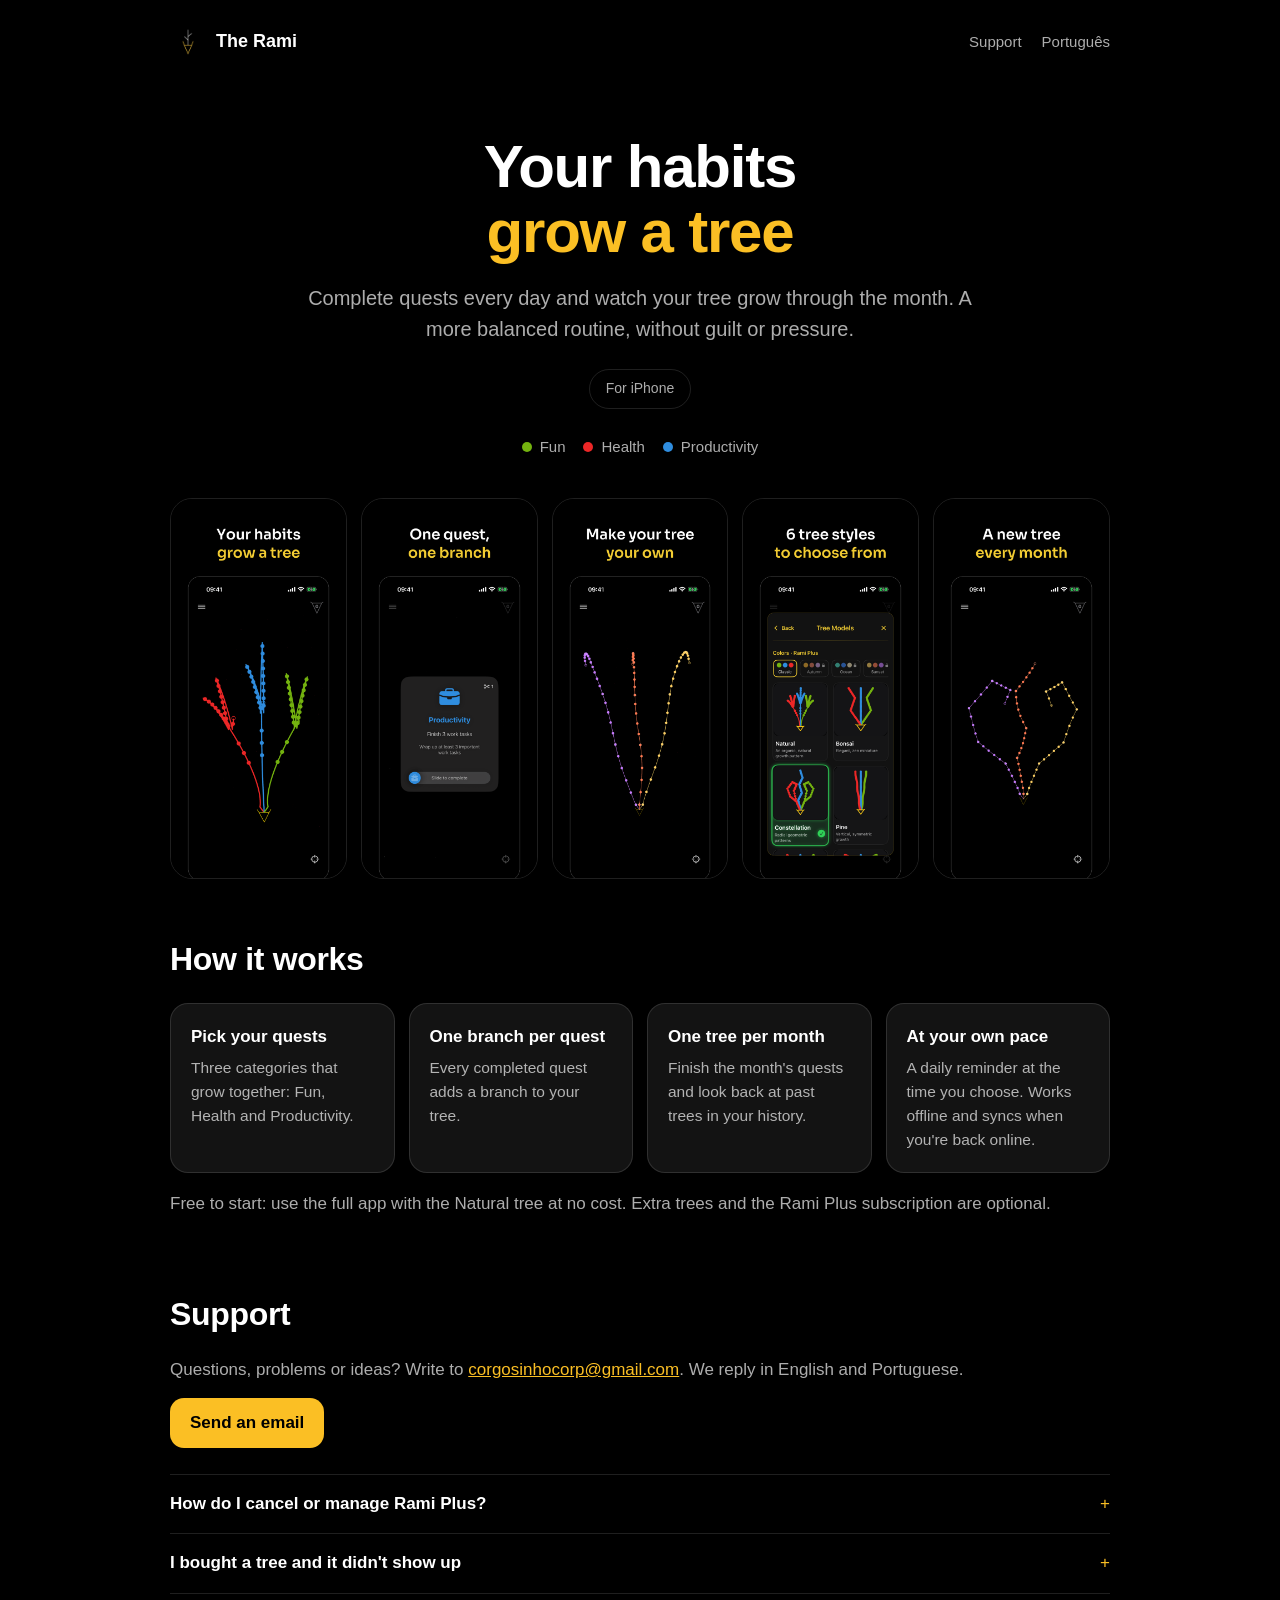
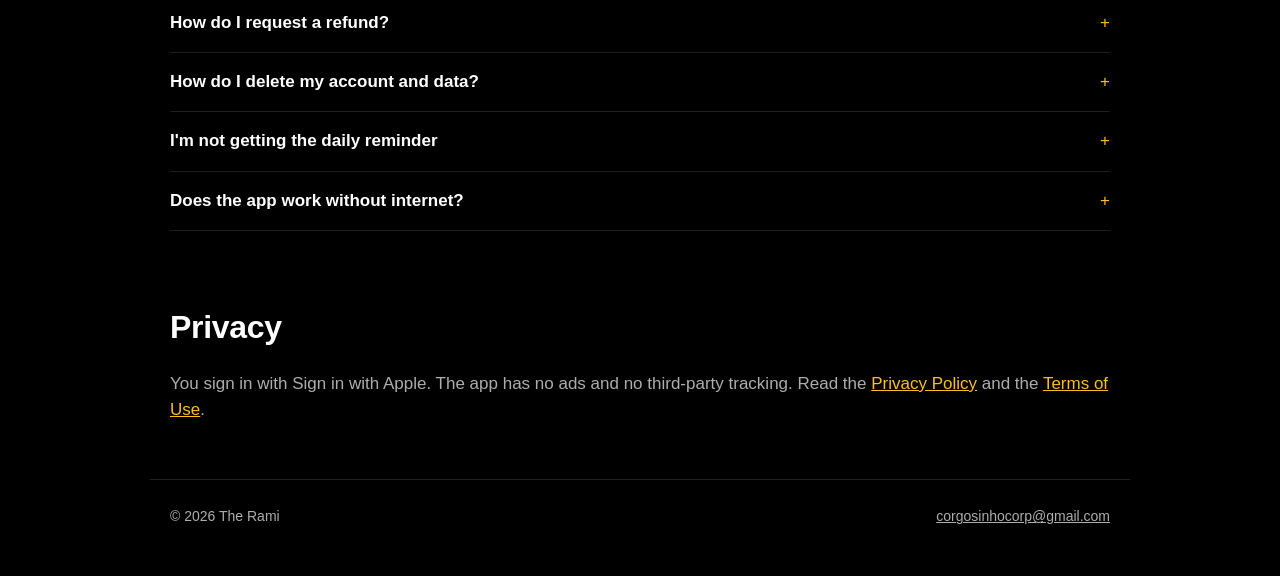
==== en.html @ e17243fe "feat: página pública de suporte do The Rami (pt-BR e inglês) Página estática com apresentação do app" ====
<!doctype html>
<html lang="en">
<head>
<meta charset="utf-8">
<meta name="viewport" content="width=device-width, initial-scale=1">
<title>The Rami — habits that grow a tree</title>
<meta name="description" content="The Rami is a gamified habit app for iPhone: complete quests every day and watch your tree grow through the month. Support and contact.">
<meta name="theme-color" content="#000000">
<link rel="icon" href="img/icon-180.png">
<link rel="apple-touch-icon" href="img/icon-180.png">
<link rel="alternate" hreflang="pt-BR" href="https://markuslc.github.io/therami/">
<link rel="alternate" hreflang="en" href="https://markuslc.github.io/therami/en.html">
<meta property="og:title" content="The Rami">
<meta property="og:description" content="Grow your tree every day.">
<meta property="og:image" content="https://markuslc.github.io/therami/img/icon-512.png">
<link rel="stylesheet" href="style.css">
</head>
<body>
<header class="top">
  <a class="brand" href="en.html"><img src="img/icon-180.png" alt="" width="36" height="36">The Rami</a>
  <nav aria-label="Main"><a href="#support">Support</a><a href="./" lang="pt-BR" hreflang="pt-BR">Português</a></nav>
</header>
<main>
  <section class="hero">
    <h1>Your habits <em>grow a tree</em></h1>
    <p class="lead">Complete quests every day and watch your tree grow through the month. A more balanced routine, without guilt or pressure.</p>
    <p class="pill">For iPhone</p>
    <ul class="cats" aria-label="Quest categories"><li class="fun">Fun</li><li class="health">Health</li><li class="prod">Productivity</li></ul>
  </section>

  <div class="shots" role="region" aria-label="App screens" tabindex="0">
    <img src="img/en-01.png" width="630" height="1368" alt="Home screen with this month's tree. Caption: your habits grow a tree.">
    <img src="img/en-02.png" width="630" height="1368" loading="lazy" alt="A Productivity quest card. Caption: one quest, one branch.">
    <img src="img/en-03.png" width="630" height="1368" loading="lazy" alt="A tree in a different color palette. Caption: make your tree your own.">
    <img src="img/en-04.png" width="630" height="1368" loading="lazy" alt="List of tree models. Caption: 6 tree styles to choose from.">
    <img src="img/en-05.png" width="630" height="1368" loading="lazy" alt="A tree from another month. Caption: a new tree every month.">
  </div>

  <section>
    <h2>How it works</h2>
    <div class="grid">
      <div class="card"><h3>Pick your quests</h3><p>Three categories that grow together: Fun, Health and Productivity.</p></div>
      <div class="card"><h3>One branch per quest</h3><p>Every completed quest adds a branch to your tree.</p></div>
      <div class="card"><h3>One tree per month</h3><p>Finish the month's quests and look back at past trees in your history.</p></div>
      <div class="card"><h3>At your own pace</h3><p>A daily reminder at the time you choose. Works offline and syncs when you're back online.</p></div>
    </div>
    <p class="note">Free to start: use the full app with the Natural tree at no cost. Extra trees and the Rami Plus subscription are optional.</p>
  </section>

  <section id="support">
    <h2>Support</h2>
    <p class="note" style="margin-top:0">Questions, problems or ideas? Write to <a href="mailto:corgosinhocorp@gmail.com">corgosinhocorp@gmail.com</a>. We reply in English and Portuguese.</p>
    <a class="btn" href="mailto:corgosinhocorp@gmail.com?subject=The%20Rami%20%E2%80%94%20support">Send an email</a>

    <details><summary>How do I cancel or manage Rami Plus?</summary>
      <p>The subscription is billed by Apple. On your iPhone, open Settings, tap your name, then Subscriptions. Subscribers also find a “Manage subscription” button in the app's Store. Rami Plus renews automatically unless cancelled at least 24 hours before the end of the current period.</p></details>
    <details><summary>I bought a tree and it didn't show up</summary>
      <p>Open the app menu, go to Settings and tap “Restore Purchases”. The same option sits at the bottom of the Store. Use the same Apple Account the purchase was made with.</p></details>
    <details><summary>How do I request a refund?</summary>
      <p>Purchases are processed by Apple, and Apple decides on refunds. Request one at <a href="https://reportaproblem.apple.com/">reportaproblem.apple.com</a>.</p></details>
    <details><summary>How do I delete my account and data?</summary>
      <p>In the app, open the menu, go to Settings and tap “Delete Account”. Deletion is permanent and removes your account and all your The Rami data: profile, trees, quests and history. It does not cancel your subscription: cancel it first in your iPhone's Settings. If you can't get into the app, request deletion by email.</p></details>
    <details><summary>I'm not getting the daily reminder</summary>
      <p>Check that “Daily reminder” is on in the app's Settings and that notifications for The Rami are allowed in your iPhone's Settings.</p></details>
    <details><summary>Does the app work without internet?</summary>
      <p>Yes. The app works offline and syncs when you're back online.</p></details>
  </section>

  <section id="privacy">
    <h2>Privacy</h2>
    <p class="note" style="margin-top:0">You sign in with Sign in with Apple. The app has no ads and no third-party tracking. Read the <a href="https://www.termsfeed.com/live/3ac1cfa0-b823-4f95-aa48-391b056a4570">Privacy Policy</a> and the <a href="https://www.apple.com/legal/internet-services/itunes/dev/stdeula/">Terms of Use</a>.</p>
  </section>
</main>
<footer><span>© 2026 The Rami</span><span><a href="mailto:corgosinhocorp@gmail.com">corgosinhocorp@gmail.com</a></span></footer>
</body>
</html>
---- style.css ----
:root{--bg:#000;--card:#131313;--line:rgba(255,255,255,.12);--text:#fff;--muted:rgba(255,255,255,.68);--gold:#fbbf24;--fun:#74b30f;--health:#ec2727;--prod:#2f8ddf;color-scheme:dark}
*{box-sizing:border-box}
html{scroll-behavior:smooth}
@media (prefers-reduced-motion:reduce){html{scroll-behavior:auto}}
body{margin:0;background:var(--bg);color:var(--text);font:17px/1.55 -apple-system,BlinkMacSystemFont,"SF Pro Text","Segoe UI",Roboto,Helvetica,Arial,sans-serif;-webkit-font-smoothing:antialiased}
a{color:var(--gold)}
a:focus-visible,summary:focus-visible,.shots:focus-visible{outline:2px solid var(--gold);outline-offset:3px;border-radius:6px}
.top,main,footer{max-width:980px;margin:0 auto;padding-left:20px;padding-right:20px}
.top{display:flex;justify-content:space-between;align-items:center;padding-top:18px;padding-bottom:18px}
.brand{min-height:44px;display:flex;align-items:center;gap:10px;color:#fff;text-decoration:none;font-weight:600;font-size:18px}
.brand img{border-radius:9px}
nav a{color:var(--muted);text-decoration:none;margin-left:20px;font-size:15px;padding:12px 0;display:inline-block}
nav a:hover{color:#fff}
.hero{text-align:center;padding:52px 0 32px}
h1{font-size:clamp(34px,7vw,60px);line-height:1.08;letter-spacing:-.02em;margin:0 0 18px;font-weight:700}
h1 em{font-style:normal;color:var(--gold);display:block}
.lead{color:var(--muted);font-size:clamp(17px,2.4vw,20px);max-width:34em;margin:0 auto 24px}
.pill{display:inline-block;border:1px solid var(--line);border-radius:999px;padding:8px 16px;font-size:14px;color:var(--muted);margin:0}
.cats{list-style:none;display:flex;justify-content:center;gap:18px;flex-wrap:wrap;padding:0;margin:26px 0 0;font-size:15px;color:var(--muted)}
.cats li::before{content:"";display:inline-block;width:10px;height:10px;border-radius:50%;margin-right:8px}
.fun::before{background:var(--fun)}.health::before{background:var(--health)}.prod::before{background:var(--prod)}
.shots{display:flex;gap:14px;overflow-x:auto;scroll-snap-type:x mandatory;padding:8px 20px 20px;margin:0 -20px}
.shots img{flex:0 0 auto;width:clamp(180px,62vw,236px);height:auto;border-radius:22px;border:1px solid var(--line);scroll-snap-align:center}
@media (min-width:1000px){.shots{margin:0;padding:8px 0 20px;overflow:visible}.shots img{width:calc((100% - 56px)/5)}}
section{padding:36px 0}
h2{font-size:clamp(24px,4vw,32px);letter-spacing:-.01em;margin:0 0 18px}
.grid{display:grid;grid-template-columns:repeat(auto-fit,minmax(210px,1fr));gap:14px}
.card{background:var(--card);border:1px solid var(--line);border-radius:18px;padding:20px}
.card h3{margin:0 0 6px;font-size:17px}
.card p,.note,details p{margin:0;color:var(--muted)}
.card p{font-size:15.5px}
.note{margin-top:18px}
.btn{display:inline-block;background:var(--gold);color:#000;font-weight:600;text-decoration:none;padding:12px 20px;border-radius:14px;margin:14px 0 26px}
details{border-top:1px solid var(--line)}
details:last-of-type{border-bottom:1px solid var(--line)}
summary{cursor:pointer;padding:16px 0;font-weight:600;list-style:none;display:flex;justify-content:space-between;gap:16px}
summary::-webkit-details-marker{display:none}
summary::after{content:"+";color:var(--gold);font-weight:400}
details[open] summary::after{content:"–"}
details p{padding-bottom:18px}
footer{padding-top:26px;padding-bottom:48px;margin-top:20px;color:var(--muted);font-size:14px;border-top:1px solid var(--line);display:flex;justify-content:space-between;flex-wrap:wrap;gap:10px}
footer a{color:var(--muted)}
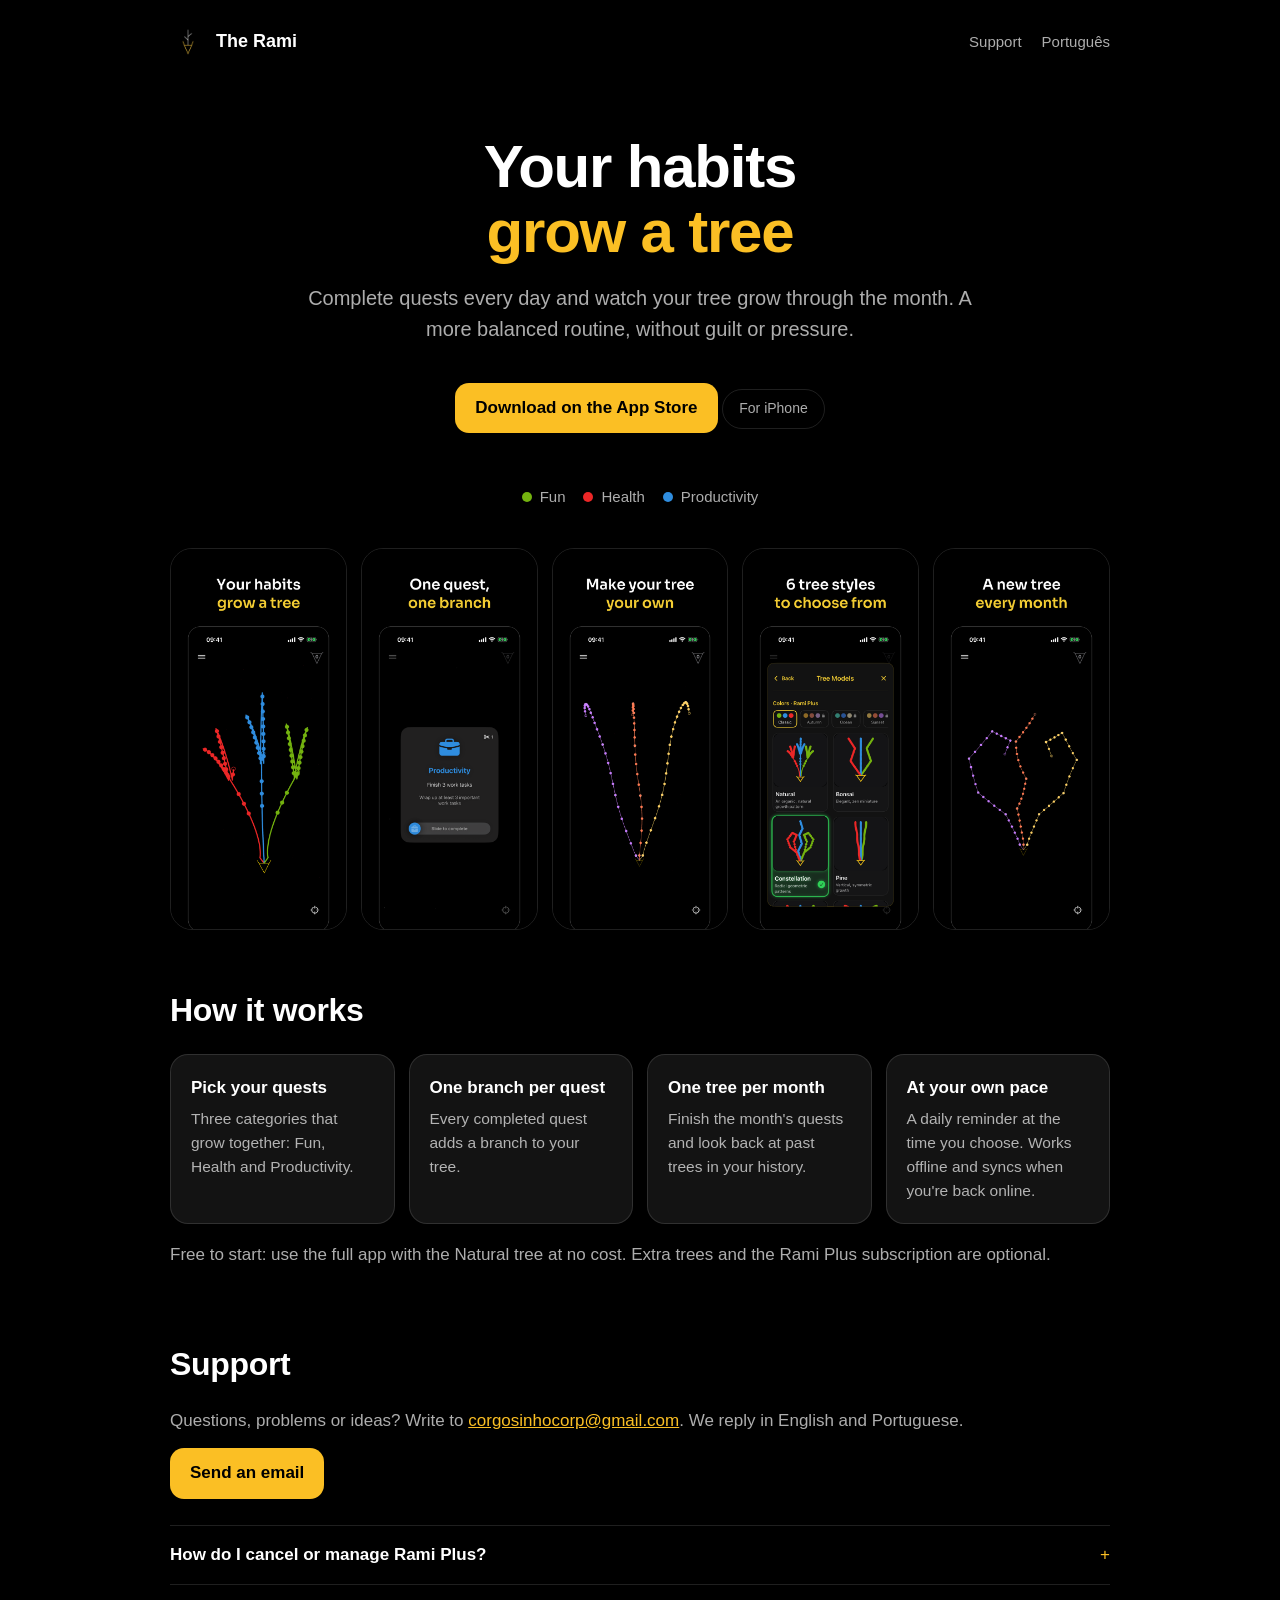
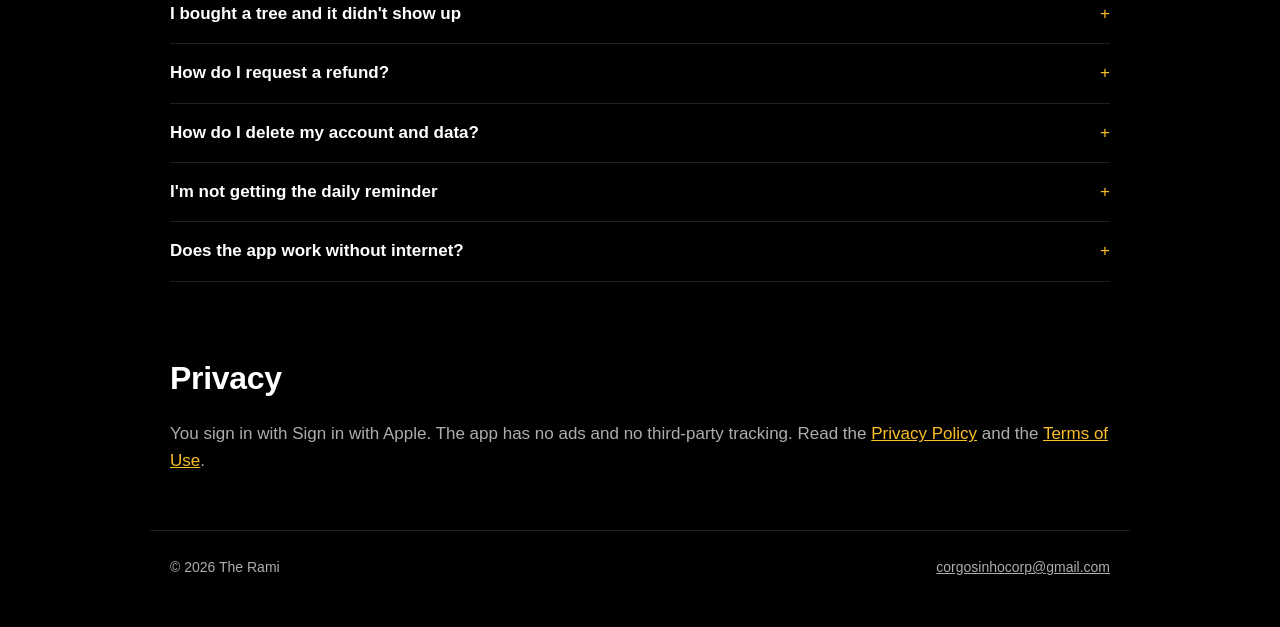
==== commit cf076f26: "feat: link da loja e banner do Safari nas páginas O site não tinha nenhum link para a App Store. Ent" ====
--- a/en.html
+++ b/en.html
@@ -6,6 +6,7 @@
 <title>The Rami — habits that grow a tree</title>
 <meta name="description" content="The Rami is a gamified habit app for iPhone: complete quests every day and watch your tree grow through the month. Support and contact.">
 <meta name="theme-color" content="#000000">
+<meta name="apple-itunes-app" content="app-id=6835535544">
 <link rel="icon" href="img/icon-180.png">
 <link rel="apple-touch-icon" href="img/icon-180.png">
 <link rel="alternate" hreflang="pt-BR" href="https://markuslc.github.io/therami/">
@@ -24,6 +25,7 @@
   <section class="hero">
     <h1>Your habits <em>grow a tree</em></h1>
     <p class="lead">Complete quests every day and watch your tree grow through the month. A more balanced routine, without guilt or pressure.</p>
+    <a class="btn" href="https://apps.apple.com/app/the-rami/id6835535544">Download on the App Store</a>
     <p class="pill">For iPhone</p>
     <ul class="cats" aria-label="Quest categories"><li class="fun">Fun</li><li class="health">Health</li><li class="prod">Productivity</li></ul>
   </section>
@@ -68,7 +70,7 @@
 
   <section id="privacy">
     <h2>Privacy</h2>
-    <p class="note" style="margin-top:0">You sign in with Sign in with Apple. The app has no ads and no third-party tracking. Read the <a href="https://www.termsfeed.com/live/3ac1cfa0-b823-4f95-aa48-391b056a4570">Privacy Policy</a> and the <a href="https://www.apple.com/legal/internet-services/itunes/dev/stdeula/">Terms of Use</a>.</p>
+    <p class="note" style="margin-top:0">You sign in with Sign in with Apple. The app has no ads and no third-party tracking. Read the <a href="privacy.html">Privacy Policy</a> and the <a href="https://www.apple.com/legal/internet-services/itunes/dev/stdeula/">Terms of Use</a>.</p>
   </section>
 </main>
 <footer><span>© 2026 The Rami</span><span><a href="mailto:corgosinhocorp@gmail.com">corgosinhocorp@gmail.com</a></span></footer>
--- a/style.css
+++ b/style.css
@@ -40,3 +40,10 @@
 details p{padding-bottom:18px}
 footer{padding-top:26px;padding-bottom:48px;margin-top:20px;color:var(--muted);font-size:14px;border-top:1px solid var(--line);display:flex;justify-content:space-between;flex-wrap:wrap;gap:10px}
 footer a{color:var(--muted)}
+.doc{max-width:720px;padding-bottom:20px}
+.doc h1{font-size:clamp(30px,6vw,44px);margin:36px 0 6px}
+.doc h2{font-size:21px;margin:34px 0 10px}
+.doc p,.doc li{color:var(--muted)}
+.doc ul{padding-left:20px}
+.doc li{margin:6px 0}
+.doc strong{color:var(--text);font-weight:600}
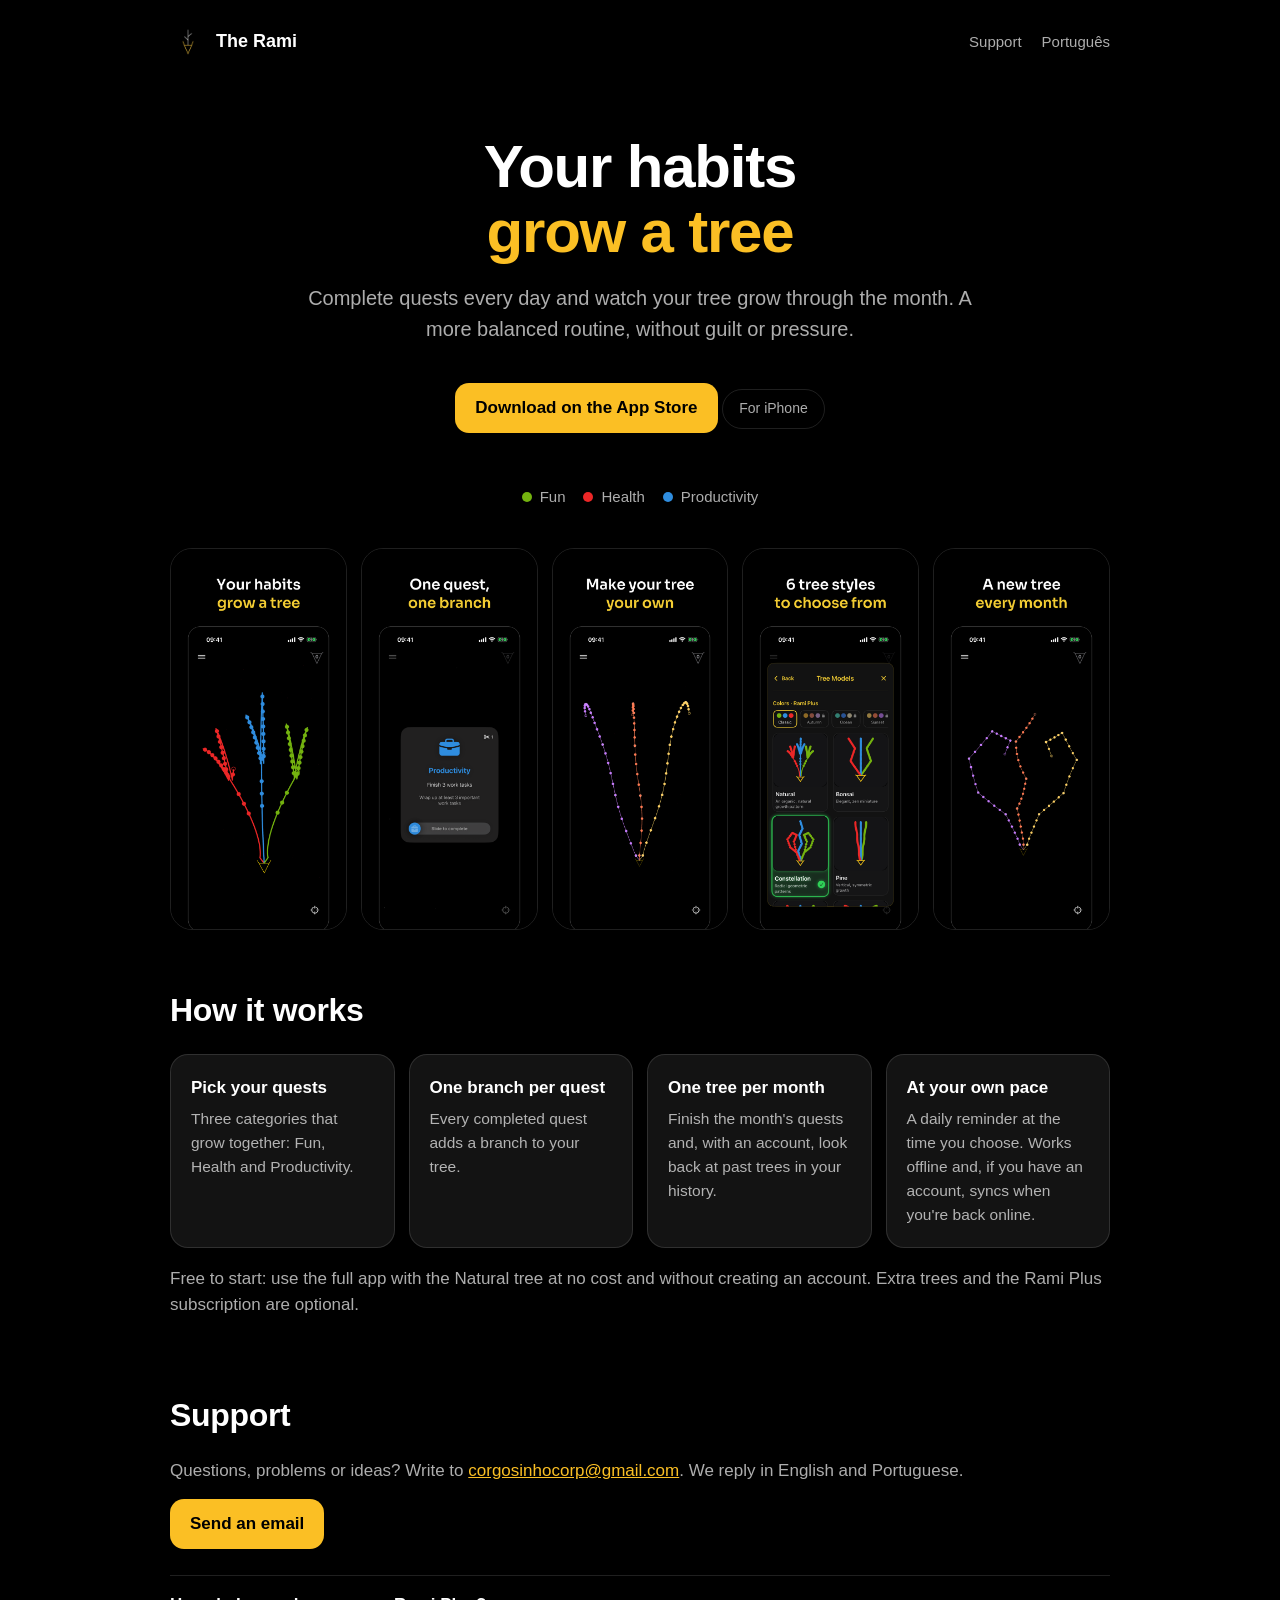
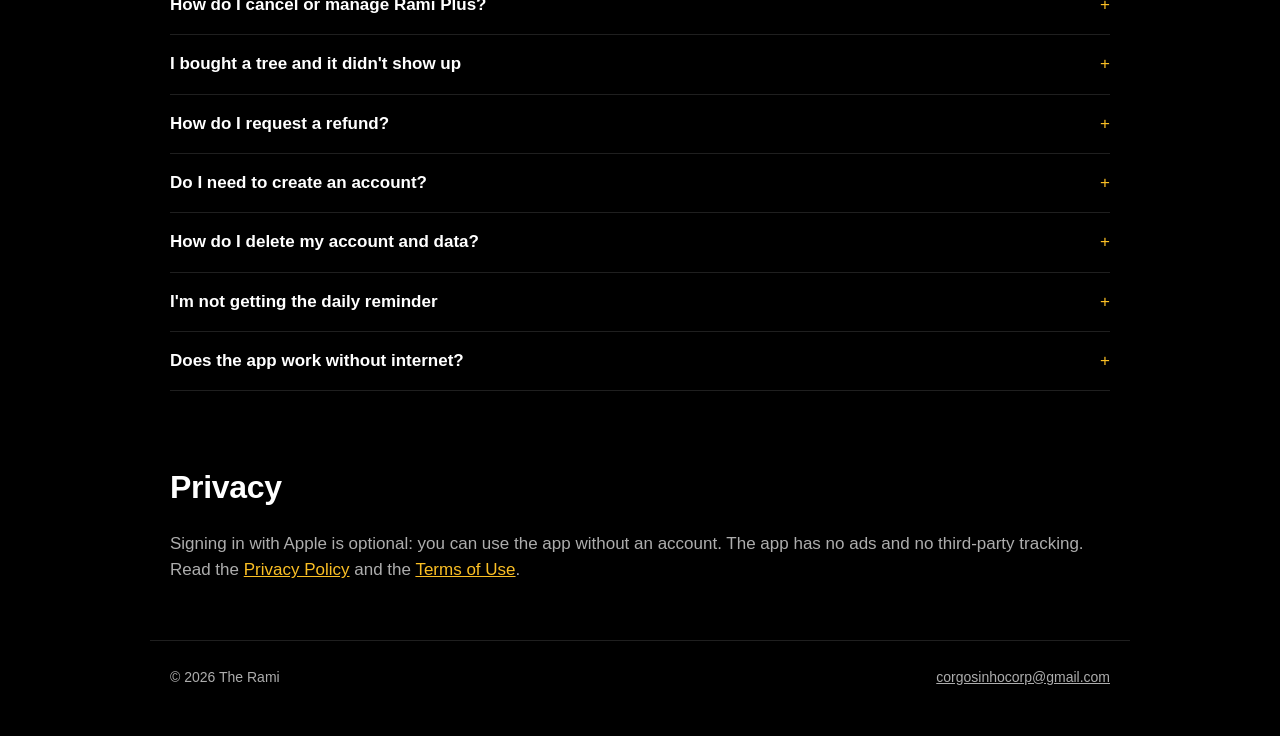
==== commit bf910744: "docs: conta opcional da 1.0.3 no site e na política de privacidade A partir da 1.0.3 o app funciona " ====
--- a/en.html
+++ b/en.html
@@ -43,10 +43,10 @@
     <div class="grid">
       <div class="card"><h3>Pick your quests</h3><p>Three categories that grow together: Fun, Health and Productivity.</p></div>
       <div class="card"><h3>One branch per quest</h3><p>Every completed quest adds a branch to your tree.</p></div>
-      <div class="card"><h3>One tree per month</h3><p>Finish the month's quests and look back at past trees in your history.</p></div>
-      <div class="card"><h3>At your own pace</h3><p>A daily reminder at the time you choose. Works offline and syncs when you're back online.</p></div>
+      <div class="card"><h3>One tree per month</h3><p>Finish the month's quests and, with an account, look back at past trees in your history.</p></div>
+      <div class="card"><h3>At your own pace</h3><p>A daily reminder at the time you choose. Works offline and, if you have an account, syncs when you're back online.</p></div>
     </div>
-    <p class="note">Free to start: use the full app with the Natural tree at no cost. Extra trees and the Rami Plus subscription are optional.</p>
+    <p class="note">Free to start: use the full app with the Natural tree at no cost and without creating an account. Extra trees and the Rami Plus subscription are optional.</p>
   </section>
 
   <section id="support">
@@ -60,17 +60,19 @@
       <p>Open the app menu, go to Settings and tap “Restore Purchases”. The same option sits at the bottom of the Store. Use the same Apple Account the purchase was made with.</p></details>
     <details><summary>How do I request a refund?</summary>
       <p>Purchases are processed by Apple, and Apple decides on refunds. Request one at <a href="https://reportaproblem.apple.com/">reportaproblem.apple.com</a>.</p></details>
+    <details><summary>Do I need to create an account?</summary>
+      <p>No. You can use the app without an account: your progress stays only on your iPhone. To keep it in your account, tap “Sign in with Apple”, in the “Save your progress” prompt or in Settings. What you already did on the device is added to the account. Without an account, deleting the app deletes your progress; purchases and the subscription stay with your Apple Account and come back with “Restore Purchases”. Only prunes need an account, because their balance is kept on our servers.</p></details>
     <details><summary>How do I delete my account and data?</summary>
-      <p>In the app, open the menu, go to Settings and tap “Delete Account”. Deletion is permanent and removes your account and all your The Rami data: profile, trees, quests and history. It does not cancel your subscription: cancel it first in your iPhone's Settings. If you can't get into the app, request deletion by email.</p></details>
+      <p>If you have an account, open the app menu, go to Settings and tap “Delete Account”. Deletion is permanent and removes your account and all your The Rami data: profile, trees, quests and history. It does not cancel your subscription: cancel it first in your iPhone's Settings. If you can't get into the app, request deletion by email. Without an account, the app does not send your progress or personal data to our servers: delete the app from your iPhone and the progress stored in it goes with it.</p></details>
     <details><summary>I'm not getting the daily reminder</summary>
       <p>Check that “Daily reminder” is on in the app's Settings and that notifications for The Rami are allowed in your iPhone's Settings.</p></details>
     <details><summary>Does the app work without internet?</summary>
-      <p>Yes. The app works offline and syncs when you're back online.</p></details>
+      <p>Yes, once the app has downloaded the quests on first launch (that needs internet). If you have an account, your progress syncs when you're back online.</p></details>
   </section>
 
   <section id="privacy">
     <h2>Privacy</h2>
-    <p class="note" style="margin-top:0">You sign in with Sign in with Apple. The app has no ads and no third-party tracking. Read the <a href="privacy.html">Privacy Policy</a> and the <a href="https://www.apple.com/legal/internet-services/itunes/dev/stdeula/">Terms of Use</a>.</p>
+    <p class="note" style="margin-top:0">Signing in with Apple is optional: you can use the app without an account. The app has no ads and no third-party tracking. Read the <a href="privacy.html">Privacy Policy</a> and the <a href="https://www.apple.com/legal/internet-services/itunes/dev/stdeula/">Terms of Use</a>.</p>
   </section>
 </main>
 <footer><span>© 2026 The Rami</span><span><a href="mailto:corgosinhocorp@gmail.com">corgosinhocorp@gmail.com</a></span></footer>
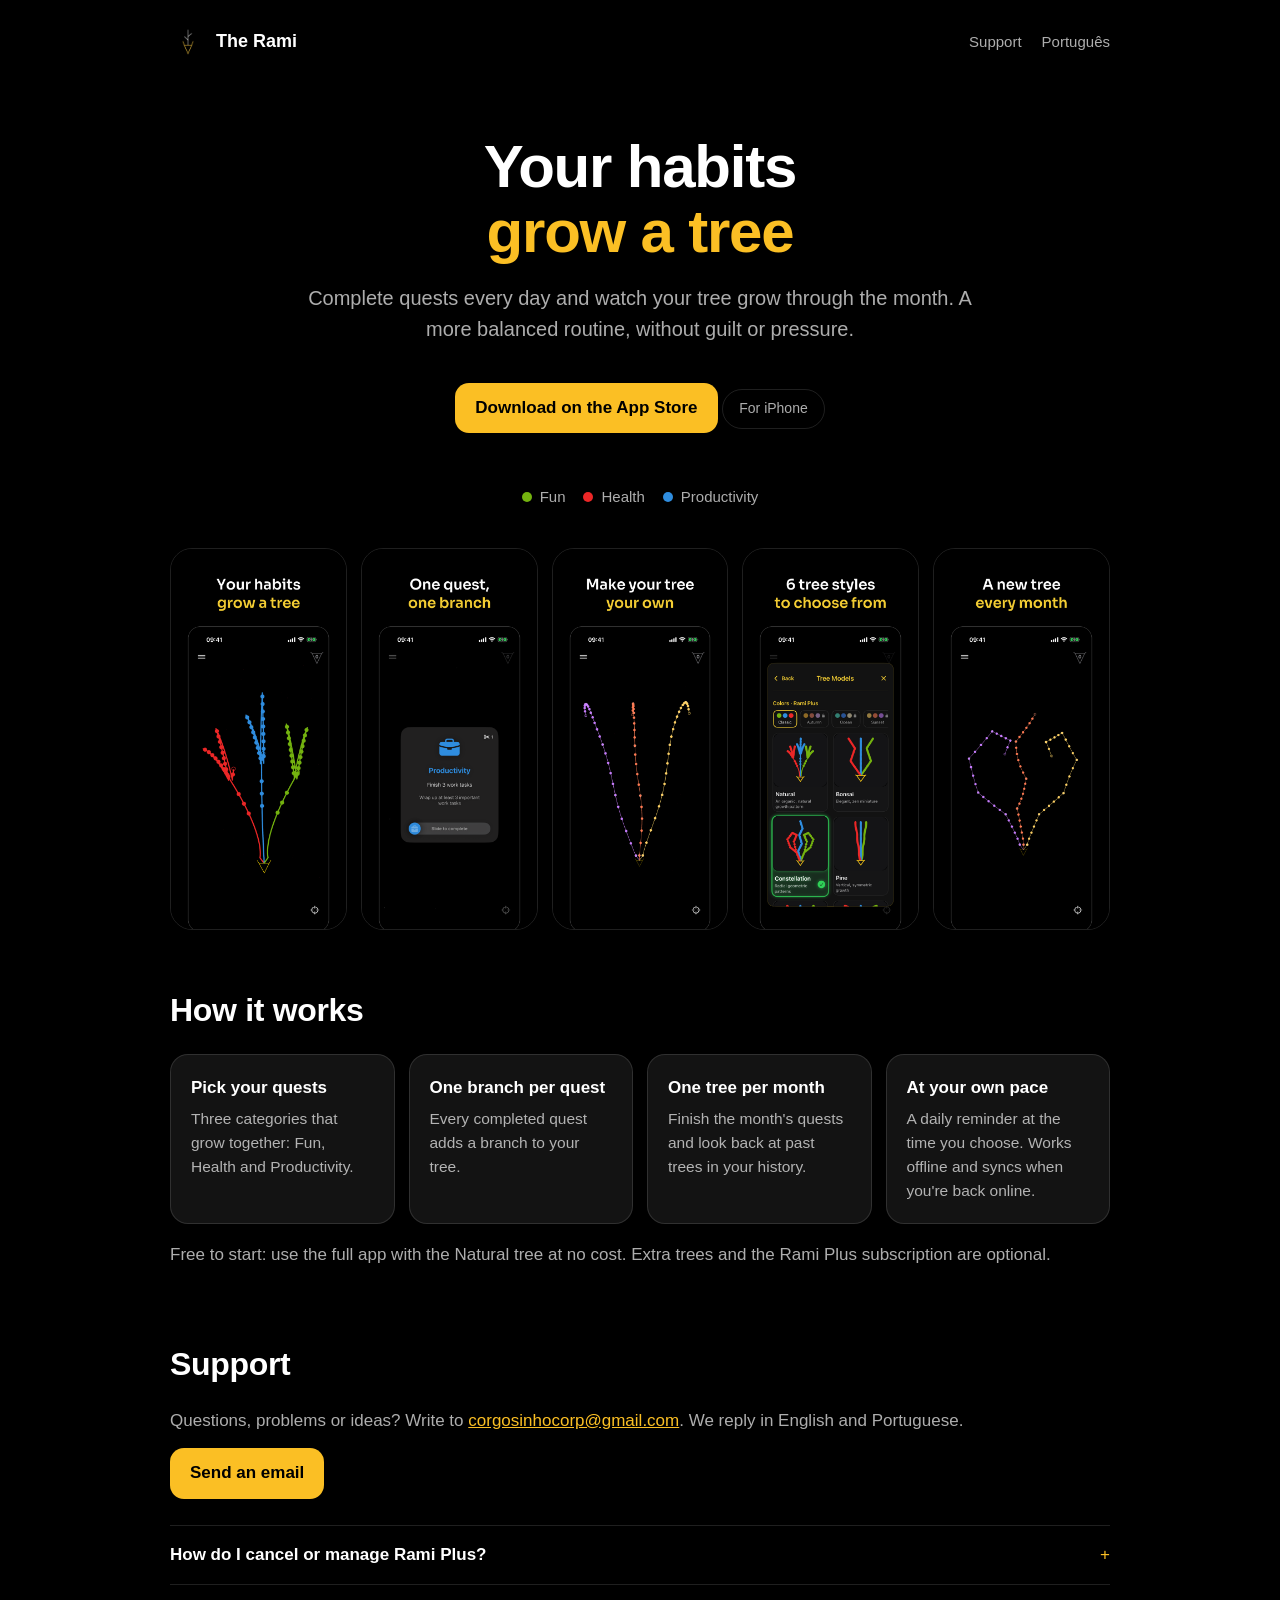
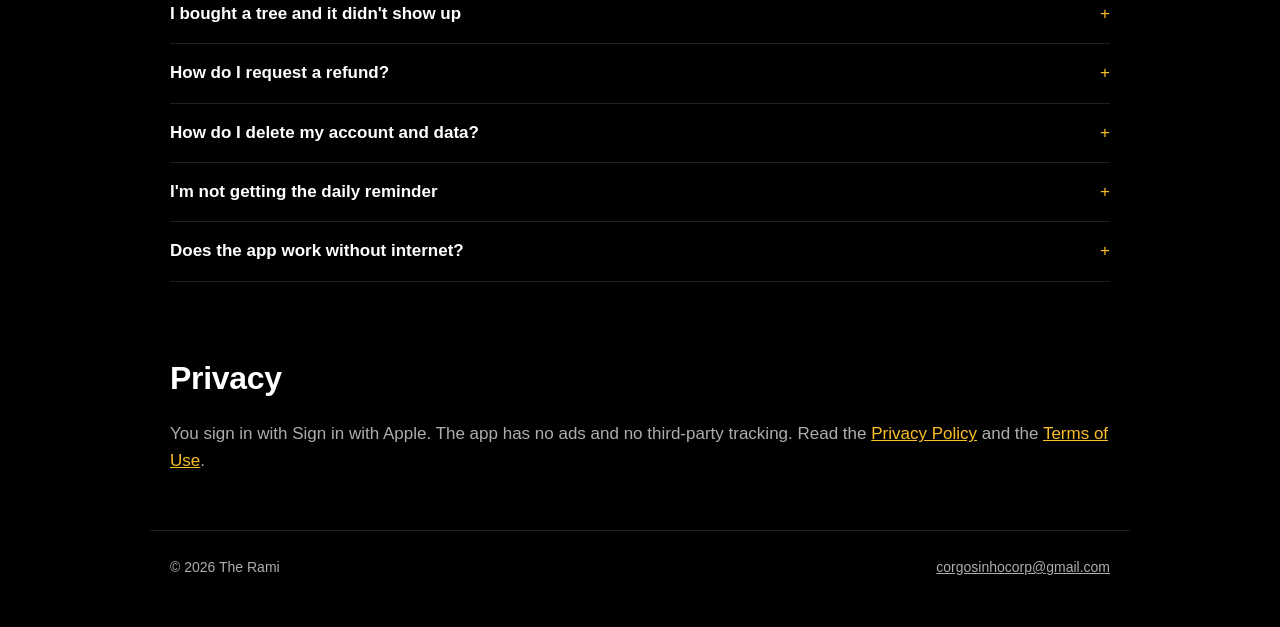
==== commit 24c48302: "feat: link da loja e banner do Safari nas páginas (#1) Mesclado com o OK do Markus em 2026-11-20.  C" ====
--- a/en.html
+++ b/en.html
@@ -43,10 +43,10 @@
     <div class="grid">
       <div class="card"><h3>Pick your quests</h3><p>Three categories that grow together: Fun, Health and Productivity.</p></div>
       <div class="card"><h3>One branch per quest</h3><p>Every completed quest adds a branch to your tree.</p></div>
-      <div class="card"><h3>One tree per month</h3><p>Finish the month's quests and, with an account, look back at past trees in your history.</p></div>
-      <div class="card"><h3>At your own pace</h3><p>A daily reminder at the time you choose. Works offline and, if you have an account, syncs when you're back online.</p></div>
+      <div class="card"><h3>One tree per month</h3><p>Finish the month's quests and look back at past trees in your history.</p></div>
+      <div class="card"><h3>At your own pace</h3><p>A daily reminder at the time you choose. Works offline and syncs when you're back online.</p></div>
     </div>
-    <p class="note">Free to start: use the full app with the Natural tree at no cost and without creating an account. Extra trees and the Rami Plus subscription are optional.</p>
+    <p class="note">Free to start: use the full app with the Natural tree at no cost. Extra trees and the Rami Plus subscription are optional.</p>
   </section>
 
   <section id="support">
@@ -60,19 +60,17 @@
       <p>Open the app menu, go to Settings and tap “Restore Purchases”. The same option sits at the bottom of the Store. Use the same Apple Account the purchase was made with.</p></details>
     <details><summary>How do I request a refund?</summary>
       <p>Purchases are processed by Apple, and Apple decides on refunds. Request one at <a href="https://reportaproblem.apple.com/">reportaproblem.apple.com</a>.</p></details>
-    <details><summary>Do I need to create an account?</summary>
-      <p>No. You can use the app without an account: your progress stays only on your iPhone. To keep it in your account, tap “Sign in with Apple”, in the “Save your progress” prompt or in Settings. What you already did on the device is added to the account. Without an account, deleting the app deletes your progress; purchases and the subscription stay with your Apple Account and come back with “Restore Purchases”. Only prunes need an account, because their balance is kept on our servers.</p></details>
     <details><summary>How do I delete my account and data?</summary>
-      <p>If you have an account, open the app menu, go to Settings and tap “Delete Account”. Deletion is permanent and removes your account and all your The Rami data: profile, trees, quests and history. It does not cancel your subscription: cancel it first in your iPhone's Settings. If you can't get into the app, request deletion by email. Without an account, the app does not send your progress or personal data to our servers: delete the app from your iPhone and the progress stored in it goes with it.</p></details>
+      <p>In the app, open the menu, go to Settings and tap “Delete Account”. Deletion is permanent and removes your account and all your The Rami data: profile, trees, quests and history. It does not cancel your subscription: cancel it first in your iPhone's Settings. If you can't get into the app, request deletion by email.</p></details>
     <details><summary>I'm not getting the daily reminder</summary>
       <p>Check that “Daily reminder” is on in the app's Settings and that notifications for The Rami are allowed in your iPhone's Settings.</p></details>
     <details><summary>Does the app work without internet?</summary>
-      <p>Yes, once the app has downloaded the quests on first launch (that needs internet). If you have an account, your progress syncs when you're back online.</p></details>
+      <p>Yes. The app works offline and syncs when you're back online.</p></details>
   </section>
 
   <section id="privacy">
     <h2>Privacy</h2>
-    <p class="note" style="margin-top:0">Signing in with Apple is optional: you can use the app without an account. The app has no ads and no third-party tracking. Read the <a href="privacy.html">Privacy Policy</a> and the <a href="https://www.apple.com/legal/internet-services/itunes/dev/stdeula/">Terms of Use</a>.</p>
+    <p class="note" style="margin-top:0">You sign in with Sign in with Apple. The app has no ads and no third-party tracking. Read the <a href="privacy.html">Privacy Policy</a> and the <a href="https://www.apple.com/legal/internet-services/itunes/dev/stdeula/">Terms of Use</a>.</p>
   </section>
 </main>
 <footer><span>© 2026 The Rami</span><span><a href="mailto:corgosinhocorp@gmail.com">corgosinhocorp@gmail.com</a></span></footer>
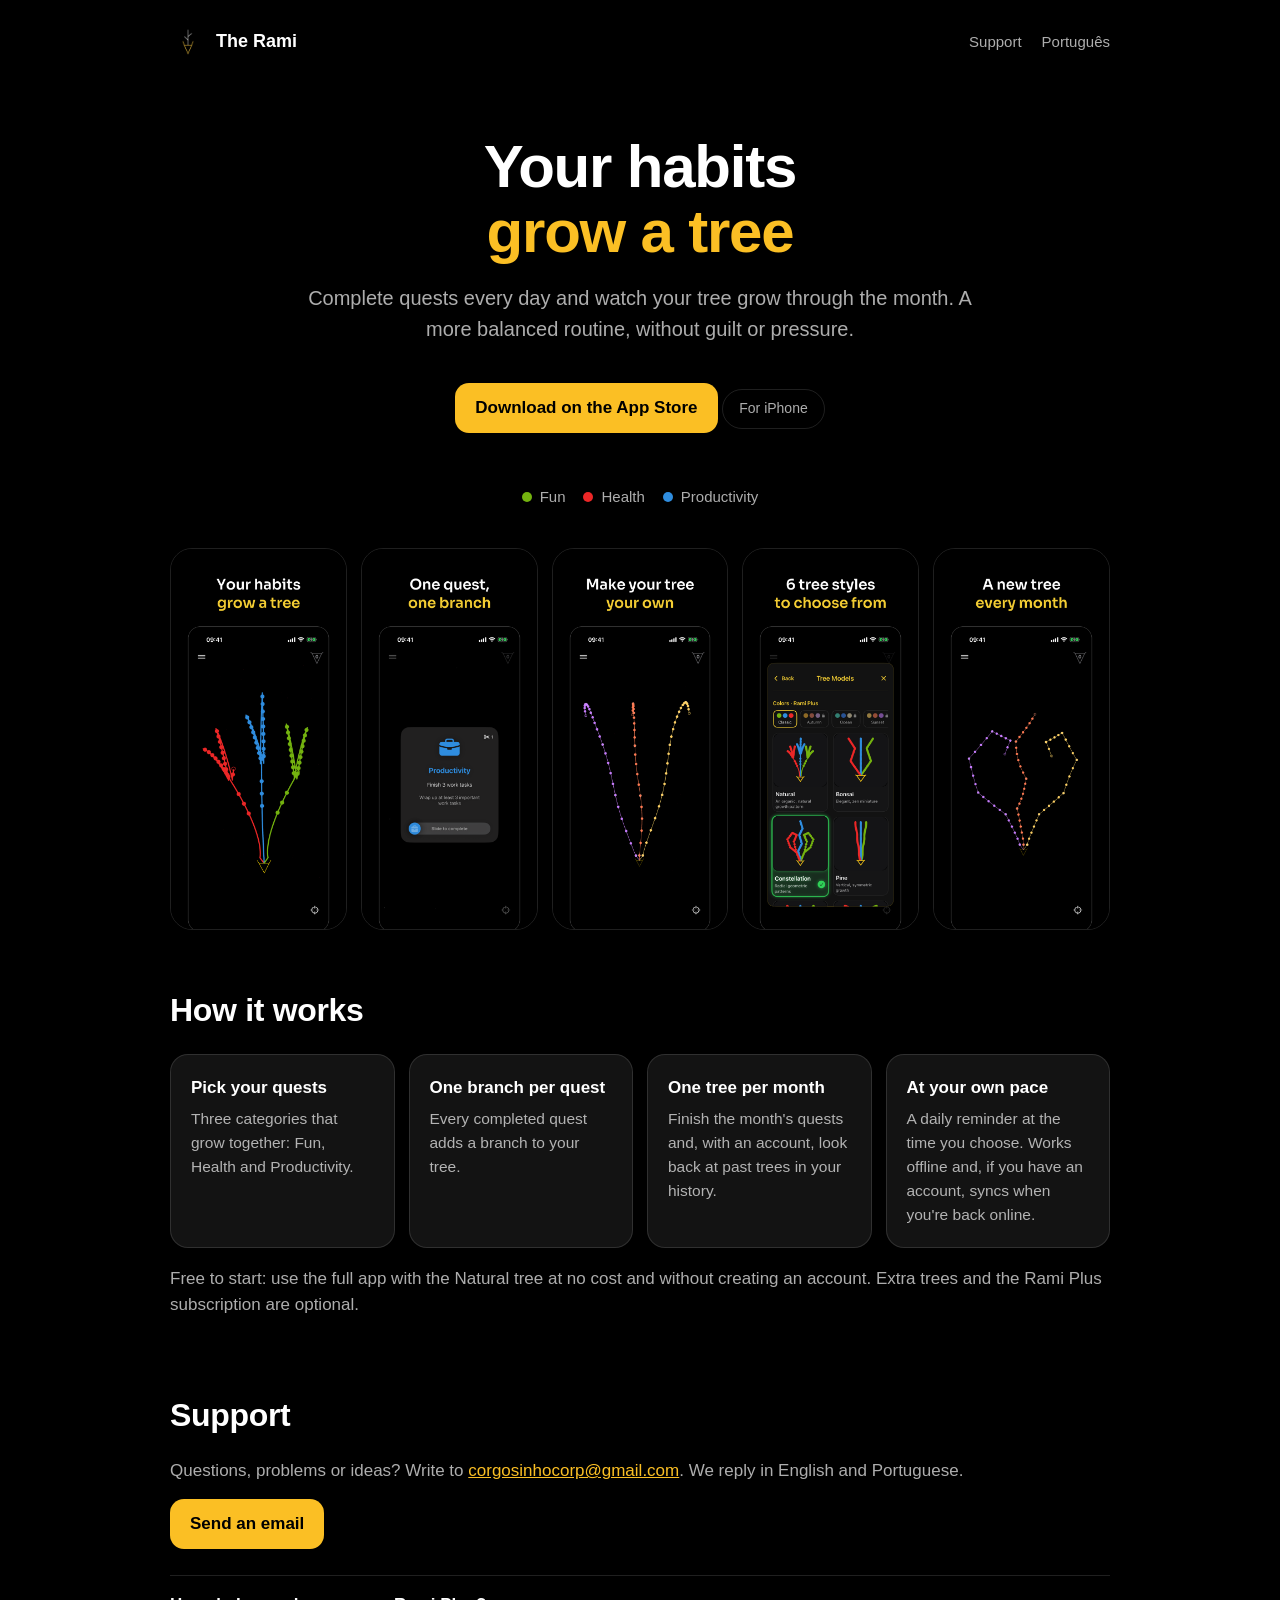
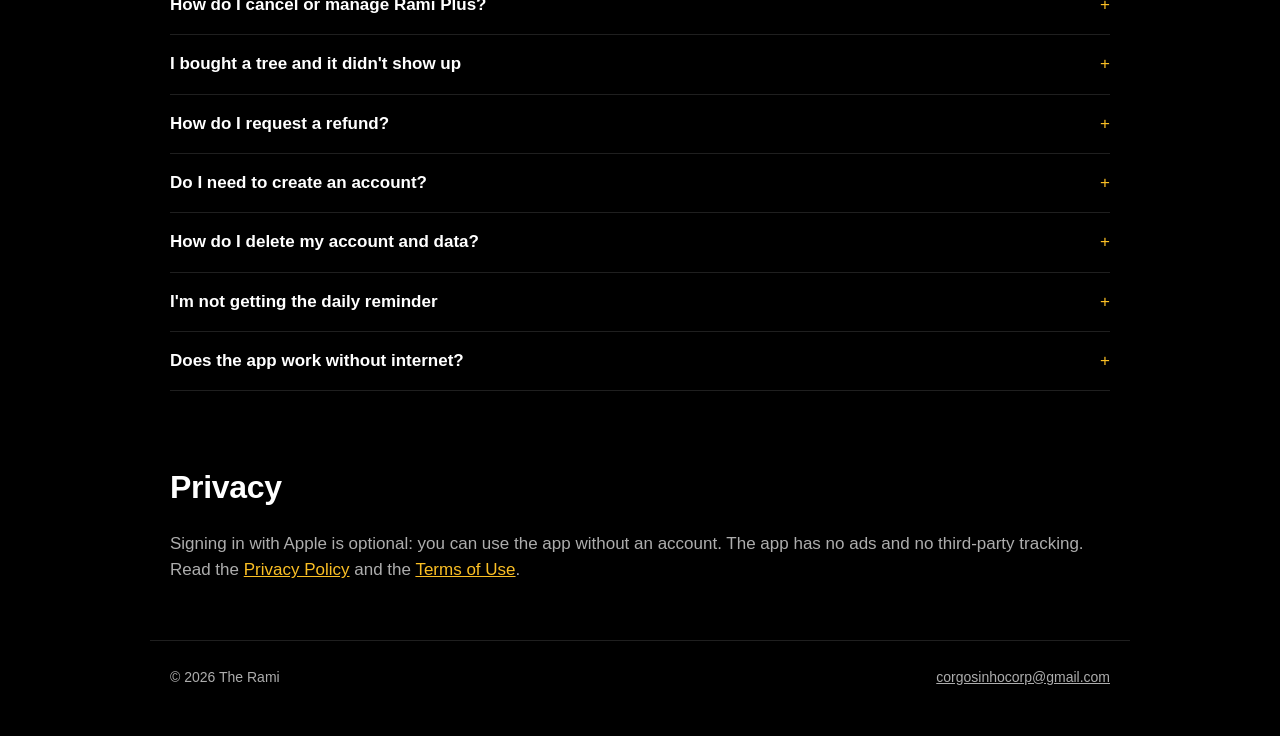
==== commit b6d2750c: "docs: conta opcional da 1.0.3 no site e na política de privacidade (#2) Mesclado com o OK do Markus " ====
--- a/en.html
+++ b/en.html
@@ -43,10 +43,10 @@
     <div class="grid">
       <div class="card"><h3>Pick your quests</h3><p>Three categories that grow together: Fun, Health and Productivity.</p></div>
       <div class="card"><h3>One branch per quest</h3><p>Every completed quest adds a branch to your tree.</p></div>
-      <div class="card"><h3>One tree per month</h3><p>Finish the month's quests and look back at past trees in your history.</p></div>
-      <div class="card"><h3>At your own pace</h3><p>A daily reminder at the time you choose. Works offline and syncs when you're back online.</p></div>
+      <div class="card"><h3>One tree per month</h3><p>Finish the month's quests and, with an account, look back at past trees in your history.</p></div>
+      <div class="card"><h3>At your own pace</h3><p>A daily reminder at the time you choose. Works offline and, if you have an account, syncs when you're back online.</p></div>
     </div>
-    <p class="note">Free to start: use the full app with the Natural tree at no cost. Extra trees and the Rami Plus subscription are optional.</p>
+    <p class="note">Free to start: use the full app with the Natural tree at no cost and without creating an account. Extra trees and the Rami Plus subscription are optional.</p>
   </section>
 
   <section id="support">
@@ -60,17 +60,19 @@
       <p>Open the app menu, go to Settings and tap “Restore Purchases”. The same option sits at the bottom of the Store. Use the same Apple Account the purchase was made with.</p></details>
     <details><summary>How do I request a refund?</summary>
       <p>Purchases are processed by Apple, and Apple decides on refunds. Request one at <a href="https://reportaproblem.apple.com/">reportaproblem.apple.com</a>.</p></details>
+    <details><summary>Do I need to create an account?</summary>
+      <p>No. You can use the app without an account: your progress stays only on your iPhone. To keep it in your account, tap “Sign in with Apple”, in the “Save your progress” prompt or in Settings. What you already did on the device is added to the account. Without an account, deleting the app deletes your progress; purchases and the subscription stay with your Apple Account and come back with “Restore Purchases”. Only prunes need an account, because their balance is kept on our servers.</p></details>
     <details><summary>How do I delete my account and data?</summary>
-      <p>In the app, open the menu, go to Settings and tap “Delete Account”. Deletion is permanent and removes your account and all your The Rami data: profile, trees, quests and history. It does not cancel your subscription: cancel it first in your iPhone's Settings. If you can't get into the app, request deletion by email.</p></details>
+      <p>If you have an account, open the app menu, go to Settings and tap “Delete Account”. Deletion is permanent and removes your account and all your The Rami data: profile, trees, quests and history. It does not cancel your subscription: cancel it first in your iPhone's Settings. If you can't get into the app, request deletion by email. Without an account, the app does not send your progress or personal data to our servers: delete the app from your iPhone and the progress stored in it goes with it.</p></details>
     <details><summary>I'm not getting the daily reminder</summary>
       <p>Check that “Daily reminder” is on in the app's Settings and that notifications for The Rami are allowed in your iPhone's Settings.</p></details>
     <details><summary>Does the app work without internet?</summary>
-      <p>Yes. The app works offline and syncs when you're back online.</p></details>
+      <p>Yes, once the app has downloaded the quests on first launch (that needs internet). If you have an account, your progress syncs when you're back online.</p></details>
   </section>
 
   <section id="privacy">
     <h2>Privacy</h2>
-    <p class="note" style="margin-top:0">You sign in with Sign in with Apple. The app has no ads and no third-party tracking. Read the <a href="privacy.html">Privacy Policy</a> and the <a href="https://www.apple.com/legal/internet-services/itunes/dev/stdeula/">Terms of Use</a>.</p>
+    <p class="note" style="margin-top:0">Signing in with Apple is optional: you can use the app without an account. The app has no ads and no third-party tracking. Read the <a href="privacy.html">Privacy Policy</a> and the <a href="https://www.apple.com/legal/internet-services/itunes/dev/stdeula/">Terms of Use</a>.</p>
   </section>
 </main>
 <footer><span>© 2026 The Rami</span><span><a href="mailto:corgosinhocorp@gmail.com">corgosinhocorp@gmail.com</a></span></footer>
